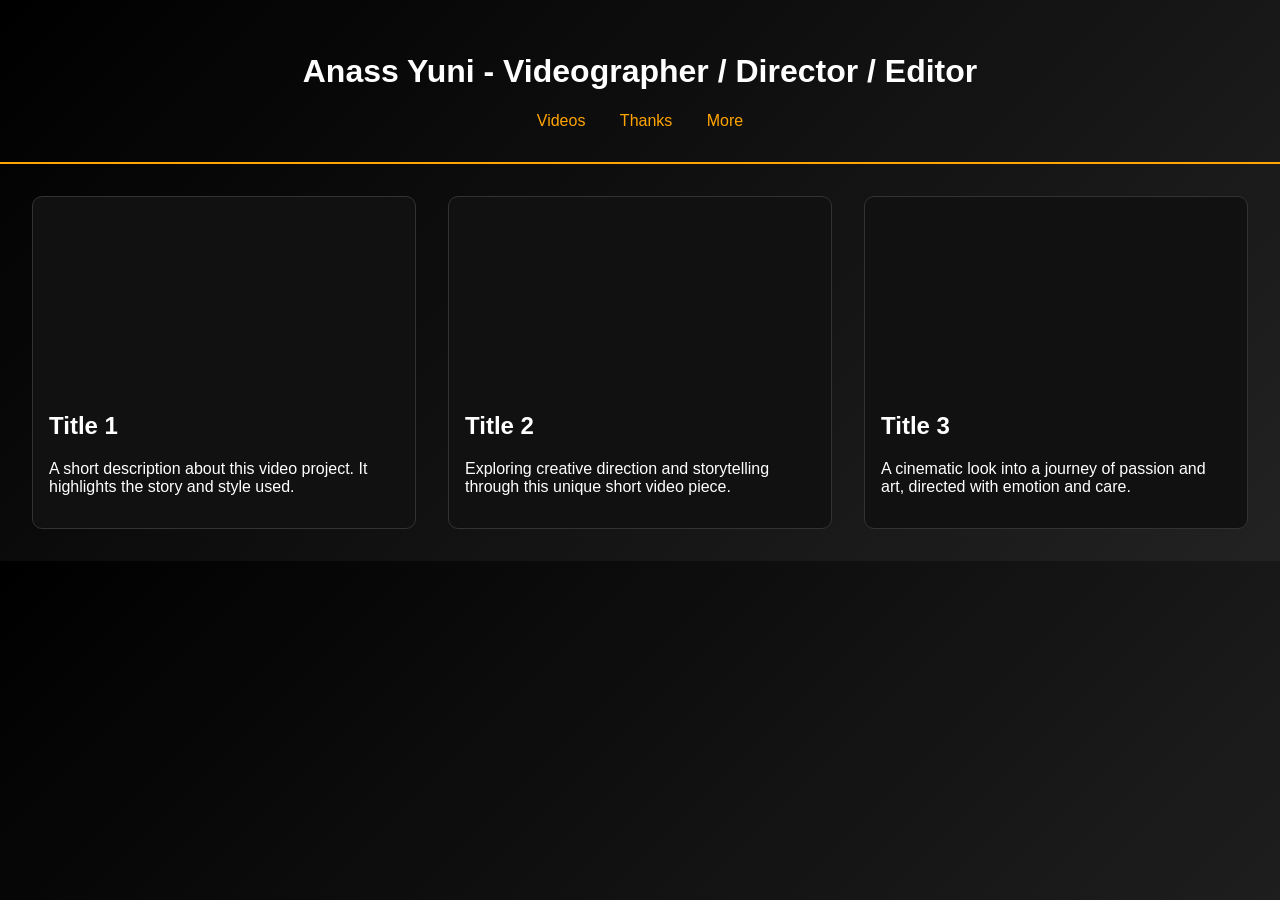
==== index.html @ c608ee21 "creation" ====
<!DOCTYPE html>
<html lang="en">
<head>
  <meta charset="UTF-8">
  <meta name="viewport" content="width=device-width, initial-scale=1.0">
  <title>Portfolio - Videographer</title>
  <link rel="stylesheet" href="style.css">
</head>
<body>
  <header>
    <h1>Anass Yuni - Videographer / Director / Editor</h1>
    <nav>
      <a href="index.html">Videos</a>
      <a href="thanks.html">Thanks</a>
      <a href="free.html">More</a>
    </nav>
  </header>

  <main class="videos">
    <section class="video-card" data-src="videos/video1.mp4">
      <div class="video-container">
        <video preload="none" muted></video>
        <div class="video-info">
          <h2>Title 1</h2>
          <p>A short description about this video project. It highlights the story and style used.</p>
        </div>
      </div>
    </section>
    <section class="video-card" data-src="videos/video2.mp4">
      <div class="video-container">
        <video preload="none" muted></video>
        <div class="video-info">
          <h2>Title 2</h2>
          <p>Exploring creative direction and storytelling through this unique short video piece.</p>
        </div>
      </div>
    </section>
    <section class="video-card" data-src="videos/video3.mp4">
      <div class="video-container">
        <video preload="none" muted></video>
        <div class="video-info">
          <h2>Title 3</h2>
          <p>A cinematic look into a journey of passion and art, directed with emotion and care.</p>
        </div>
      </div>
    </section>
  </main>

  <script src="script.js"></script>
</body>
</html>
---- style.css ----
body {
  margin: 0;
  font-family: 'Helvetica Neue', Arial, sans-serif;
  background: linear-gradient(135deg, #000, #111, #222);
  color: #fff;
}

header {
  text-align: center;
  padding: 2em;
  border-bottom: 2px solid orange;
}

nav a {
  color: orange;
  margin: 0 15px;
  text-decoration: none;
}

nav a.active {
  text-decoration: underline;
}

.videos {
  display: grid;
  grid-template-columns: repeat(auto-fit, minmax(300px, 1fr));
  gap: 2em;
  padding: 2em;
}

.video-card {
  background: #111;
  border: 1px solid #333;
  border-radius: 10px;
  padding: 1em;
  cursor: pointer;
  transition: transform 0.3s;
}

.video-card:hover {
  transform: scale(1.03);
}

.video-container video {
  width: 100%;
  border-radius: 8px;
}

.video-info {
  margin-top: 1em;
}
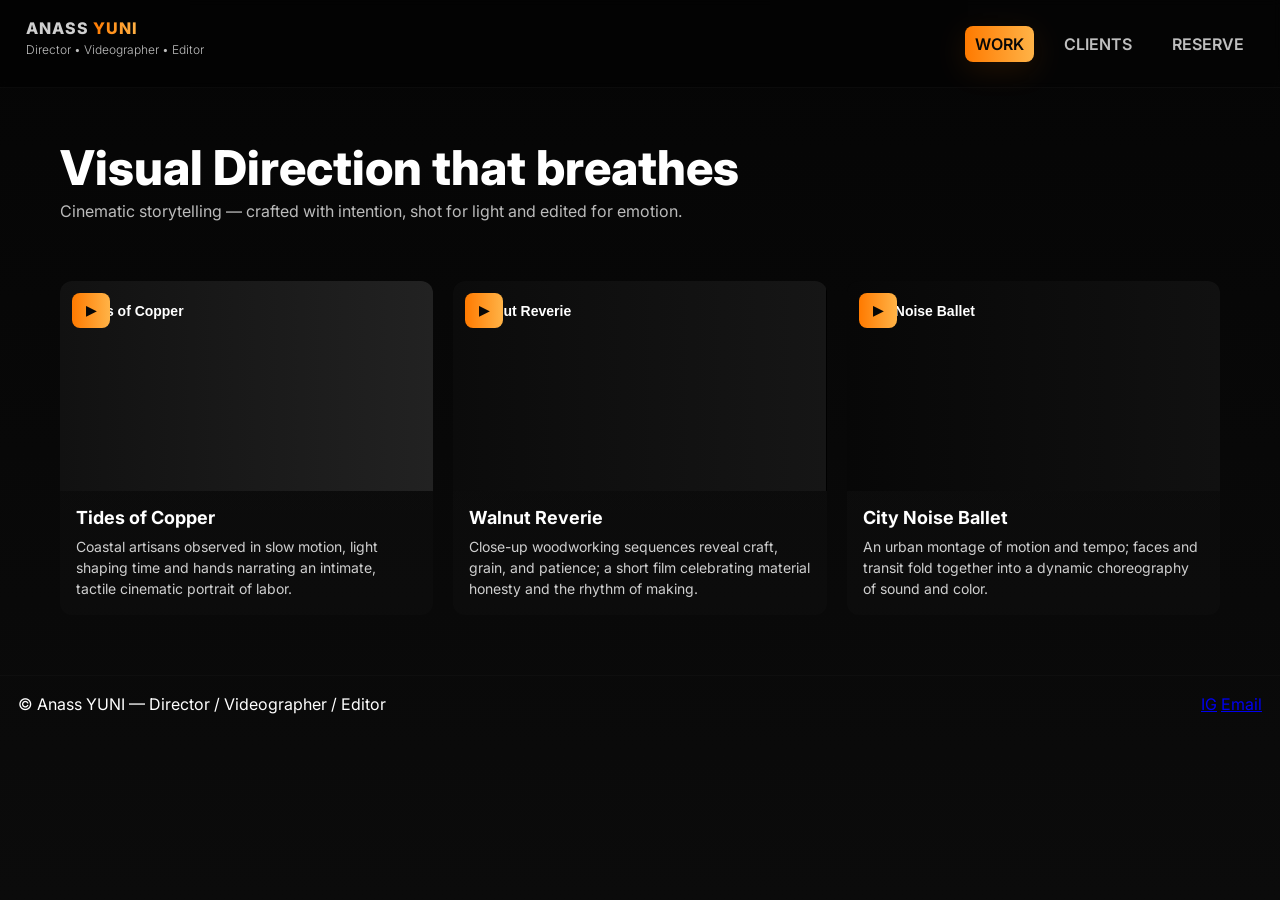
==== commit b39f39e6: "creation 2" ====
--- a/index.html
+++ b/index.html
@@ -1,50 +1,78 @@
-<!DOCTYPE html>
+<!doctype html>
 <html lang="en">
 <head>
-  <meta charset="UTF-8">
-  <meta name="viewport" content="width=device-width, initial-scale=1.0">
-  <title>Portfolio - Videographer</title>
-  <link rel="stylesheet" href="style.css">
+  <meta charset="utf-8" />
+  <meta name="viewport" content="width=device-width, initial-scale=1" />
+  <title>Anass YUNI — Portfolio</title>
+  <link rel="stylesheet" href="style.css" />
 </head>
 <body>
-  <header>
-    <h1>Anass Yuni - Videographer / Director / Editor</h1>
-    <nav>
-      <a href="index.html">Videos</a>
-      <a href="thanks.html">Thanks</a>
-      <a href="free.html">More</a>
+  <header class="topbar">
+    <div class="brand">
+      <a href="index.html">ANASS <span>YUNI</span></a>
+      <p class="tag">Director • Videographer • Editor</p>
+    </div>
+    <nav class="nav">
+      <a href="index.html" class="active">WORK</a>
+      <a href="thanks.html">CLIENTS</a>
+      <a href="free.html">RESERVE</a>
     </nav>
   </header>
 
-  <main class="videos">
-    <section class="video-card" data-src="videos/video1.mp4">
-      <div class="video-container">
-        <video preload="none" muted></video>
-        <div class="video-info">
-          <h2>Title 1</h2>
-          <p>A short description about this video project. It highlights the story and style used.</p>
-        </div>
+  <main>
+    <section class="hero">
+      <div class="hero-inner">
+        <h1 class="hero-title">Visual Direction that breathes</h1>
+        <p class="hero-sub">Cinematic storytelling — crafted with intention, shot for light and edited for emotion.</p>
       </div>
     </section>
-    <section class="video-card" data-src="videos/video2.mp4">
-      <div class="video-container">
-        <video preload="none" muted></video>
-        <div class="video-info">
-          <h2>Title 2</h2>
-          <p>Exploring creative direction and storytelling through this unique short video piece.</p>
+
+    <section class="gallery" id="gallery">
+      <!-- Each card has data-src for lazy load, poster image, title, and 20-word description -->
+      
+      <article class="card" data-src="videos/video1.mp4">
+        <div class="media">
+          <video playsinline preload="none" poster="assets/poster1.svg"></video>
+          <button class="play">▶</button>
         </div>
-      </div>
-    </section>
-    <section class="video-card" data-src="videos/video3.mp4">
-      <div class="video-container">
-        <video preload="none" muted></video>
-        <div class="video-info">
-          <h2>Title 3</h2>
-          <p>A cinematic look into a journey of passion and art, directed with emotion and care.</p>
+        <div class="meta">
+          <h3>Tides of Copper</h3>
+          <p>Coastal artisans observed in slow motion, light shaping time and hands narrating an intimate, tactile cinematic portrait of labor.</p>
         </div>
-      </div>
+      </article>
+
+      <article class="card" data-src="videos/video2.mp4">
+        <div class="media">
+          <video playsinline preload="none" poster="assets/poster2.svg"></video>
+          <button class="play">▶</button>
+        </div>
+        <div class="meta">
+          <h3>Walnut Reverie</h3>
+          <p>Close-up woodworking sequences reveal craft, grain, and patience; a short film celebrating material honesty and the rhythm of making.</p>
+        </div>
+      </article>
+
+      <article class="card" data-src="videos/video3.mp4">
+        <div class="media">
+          <video playsinline preload="none" poster="assets/poster3.svg"></video>
+          <button class="play">▶</button>
+        </div>
+        <div class="meta">
+          <h3>City Noise Ballet</h3>
+          <p>An urban montage of motion and tempo; faces and transit fold together into a dynamic choreography of sound and color.</p>
+        </div>
+      </article>
+
     </section>
   </main>
+
+  <footer class="footer">
+    <div>© Anass YUNI — Director / Videographer / Editor</div>
+    <div class="links">
+      <a href="#">IG</a>
+      <a href="mailto:hello@example.com">Email</a>
+    </div>
+  </footer>
 
   <script src="script.js"></script>
 </body>
--- a/style.css
+++ b/style.css
@@ -1,51 +1,32 @@
-body {
-  margin: 0;
-  font-family: 'Helvetica Neue', Arial, sans-serif;
-  background: linear-gradient(135deg, #000, #111, #222);
-  color: #fff;
+@import url('https://fonts.googleapis.com/css2?family=Inter:wght@300;400;700;900&display=swap');
+:root{
+  --bg:#060606;--card:#0f0f10;--muted:#cfcfcf;
+  --accent1:#ff7a00;--accent2:#ffb347;
+  --glass: rgba(255,255,255,0.03);
+  --max:1200px;
 }
-
-header {
-  text-align: center;
-  padding: 2em;
-  border-bottom: 2px solid orange;
-}
-
-nav a {
-  color: orange;
-  margin: 0 15px;
-  text-decoration: none;
-}
-
-nav a.active {
-  text-decoration: underline;
-}
-
-.videos {
-  display: grid;
-  grid-template-columns: repeat(auto-fit, minmax(300px, 1fr));
-  gap: 2em;
-  padding: 2em;
-}
-
-.video-card {
-  background: #111;
-  border: 1px solid #333;
-  border-radius: 10px;
-  padding: 1em;
-  cursor: pointer;
-  transition: transform 0.3s;
-}
-
-.video-card:hover {
-  transform: scale(1.03);
-}
-
-.video-container video {
-  width: 100%;
-  border-radius: 8px;
-}
-
-.video-info {
-  margin-top: 1em;
-}
+*{box-sizing:border-box}html,body{height:100%;margin:0;background:linear-gradient(180deg,#050505,#0b0b0b);font-family:Inter,system-ui,Segoe UI,Roboto,'Helvetica Neue',Arial;color:#fff}
+.topbar{position:sticky;top:0;display:flex;justify-content:space-between;align-items:center;padding:18px 26px;background:linear-gradient(90deg,rgba(0,0,0,0.45),rgba(0,0,0,0.12));backdrop-filter:blur(4px);z-index:50;border-bottom:1px solid rgba(255,255,255,0.03)}
+.brand a{font-weight:800;letter-spacing:1px;color:var(--muted);text-decoration:none}
+.brand span{color:transparent;background:linear-gradient(90deg,var(--accent1),var(--accent2));-webkit-background-clip:text;background-clip:text}
+.brand .tag{font-weight:300;font-size:12px;color:#bfbfbf;margin-top:4px}
+.nav a{margin-left:16px;color:#bfbfbf;text-decoration:none;padding:8px 10px;border-radius:8px;font-weight:600}
+.nav a.active{background:linear-gradient(90deg,var(--accent1),var(--accent2));color:#070707;box-shadow:0 8px 30px rgba(255,120,20,0.12)}
+.hero{padding:56px 20px 8px;max-width:var(--max);margin:0 auto}
+.hero-title{font-size:48px;margin:0 0 8px;line-height:1.02;font-weight:800}
+.hero-sub{color:var(--muted);margin:0;opacity:0.9}
+.gallery{max-width:var(--max);margin:32px auto;padding:20px;display:grid;grid-template-columns:repeat(3,1fr);gap:20px}
+.card{background:linear-gradient(180deg, rgba(255,255,255,0.02), rgba(255,255,255,0.01));border-radius:12px;overflow:hidden;display:flex;flex-direction:column;transition:transform .35s ease, box-shadow .35s ease}
+.card:hover{transform:translateY(-8px);box-shadow:0 30px 80px rgba(0,0,0,0.7)}
+.media{position:relative;background:#000;min-height:200px;display:flex;align-items:center;justify-content:center}
+.media video{width:100%;height:100%;object-fit:cover;display:block}
+.play{position:absolute;left:12px;top:12px;border:none;padding:10px 14px;border-radius:8px;background:linear-gradient(90deg,var(--accent1),var(--accent2));color:#070707;font-weight:700;cursor:pointer;backdrop-filter:blur(2px)}
+.meta{padding:16px}
+.meta h3{margin:0 0 8px;font-size:18px}
+.meta p{margin:0;color:var(--muted);font-size:14px;line-height:1.5}
+.footer{margin-top:40px;padding:18px;display:flex;justify-content:space-between;align-items:center;border-top:1px solid rgba(255,255,255,0.02)}
+.clients-grid{display:grid;grid-template-columns:repeat(4,1fr);gap:18px;padding:24px}
+.client{background:var(--card);padding:18px;border-radius:10px;text-align:center}
+.client img{height:48px;opacity:0.95;filter:grayscale(0.03);object-fit:contain}
+@media (max-width:980px){.gallery{grid-template-columns:repeat(2,1fr)}.hero-title{font-size:34px}}
+@media (max-width:600px){.gallery{grid-template-columns:1fr}.hero-title{font-size:26px}.topbar{padding:12px}}
